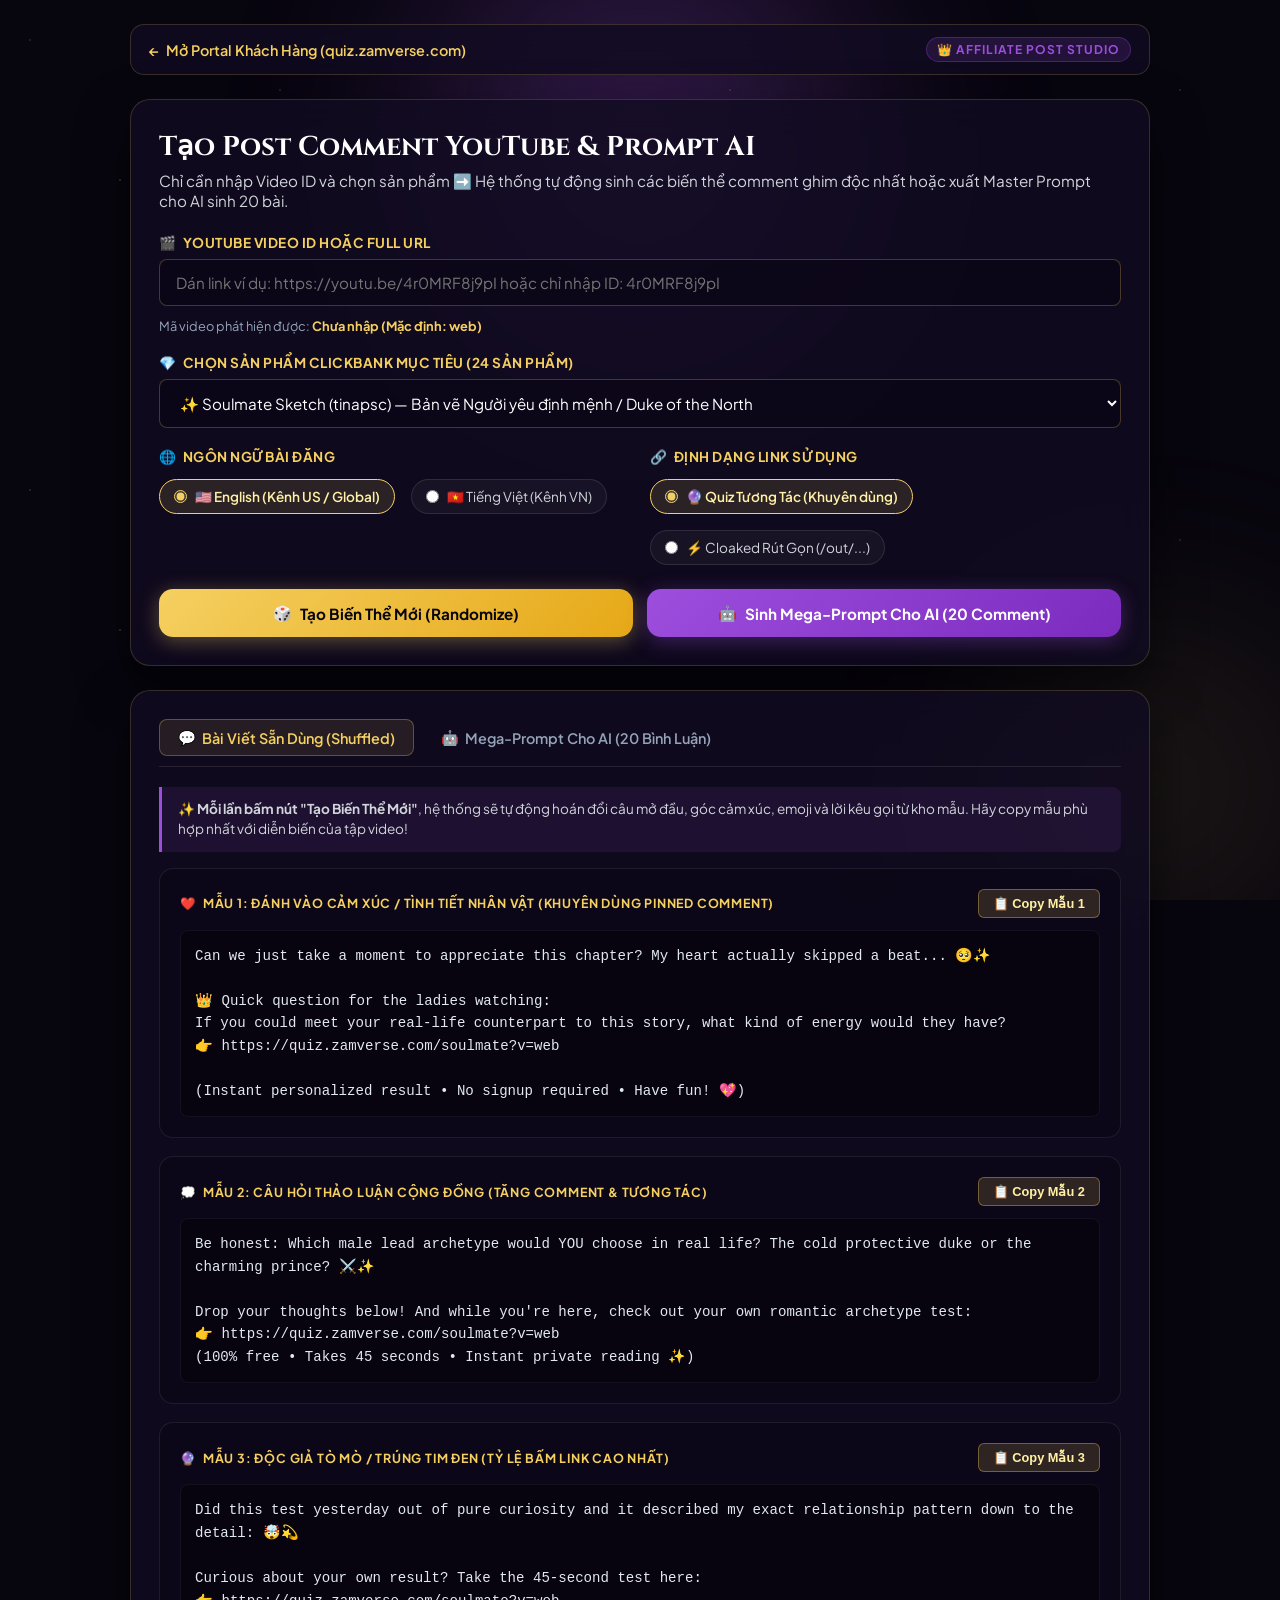
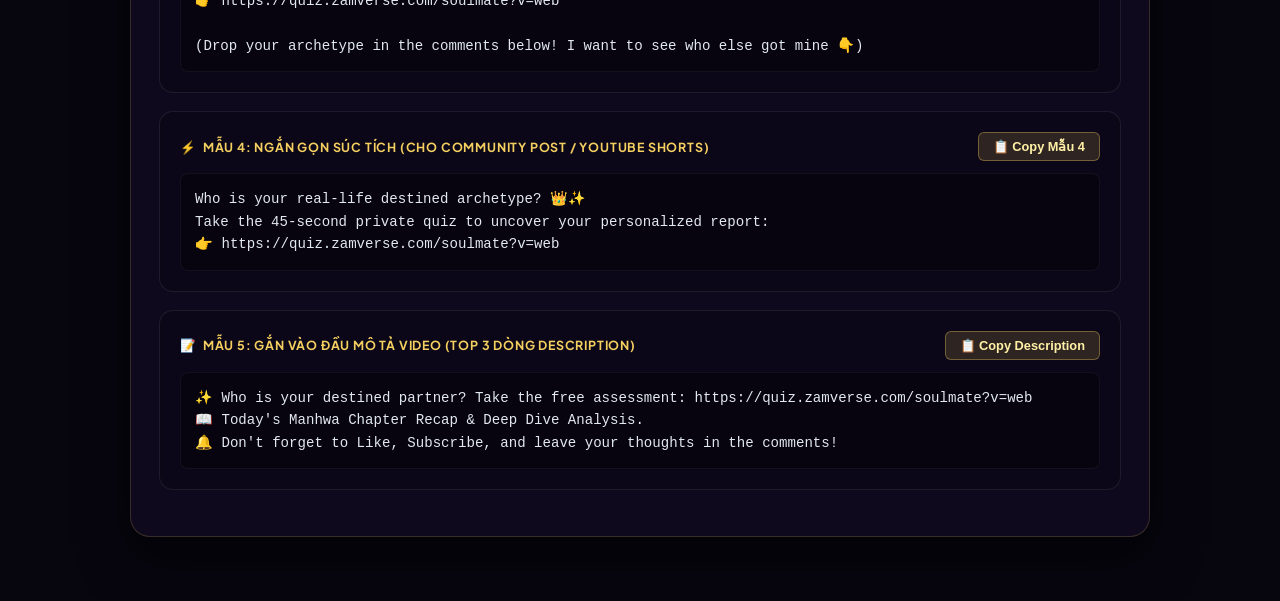
==== admin.html @ e3bbc4eb "feat: add admin studio for randomized YouTube post generation and 20-comment AI mega prompts" ====
<!DOCTYPE html>
<html lang="en">
<head>
  <meta charset="UTF-8">
  <meta name="viewport" content="width=device-width, initial-scale=1.0, maximum-scale=5.0">
  <title>Zamverse Studio | YouTube Affiliate Post & AI Prompt Generator</title>
  
  <meta name="description" content="Generate high-converting YouTube pinned comments, description snippets, and 20-comment AI prompts for female manga channels.">
  <meta name="theme-color" content="#07050e">

  <!-- Google Fonts -->
  <link rel="preconnect" href="https://fonts.googleapis.com">
  <link rel="preconnect" href="https://fonts.gstatic.com" crossorigin>
  <link href="https://fonts.googleapis.com/css2?family=Cinzel:wght@600;700;800&family=Plus+Jakarta+Sans:wght@400;500;600;700;800&display=swap" rel="stylesheet">

  <link rel="stylesheet" href="/style.css">
  <link rel="icon" href="data:image/svg+xml,<svg xmlns='http://www.w3.org/2000/svg' viewBox='0 0 100 100'><text y='.9em' font-size='90'>👑</text></svg>">

  <style>
    /* Admin Specific Styling */
    .admin-container {
      width: 100%;
      max-width: 1020px;
      margin: 0 auto;
      z-index: 1;
      position: relative;
    }

    .admin-nav {
      display: flex;
      justify-content: space-between;
      align-items: center;
      margin-bottom: 24px;
      padding: 12px 18px;
      background: var(--card-bg);
      border: 1px solid var(--card-border);
      border-radius: var(--radius-md);
      backdrop-filter: blur(16px);
    }

    .admin-nav a {
      color: var(--accent-gold);
      text-decoration: none;
      font-size: 0.9rem;
      font-weight: 600;
      display: flex;
      align-items: center;
      gap: 6px;
      transition: var(--transition-smooth);
    }

    .admin-nav a:hover {
      color: var(--accent-gold-light);
      transform: translateX(-2px);
    }

    .admin-title-badge {
      font-size: 0.75rem;
      color: var(--accent-purple);
      background: rgba(157, 78, 221, 0.15);
      border: 1px solid rgba(157, 78, 221, 0.3);
      padding: 4px 10px;
      border-radius: 20px;
      font-weight: 700;
      letter-spacing: 1px;
      text-transform: uppercase;
    }

    .admin-card {
      background: var(--card-bg);
      border: 1px solid var(--card-border);
      border-radius: var(--radius-lg);
      padding: 28px;
      margin-bottom: 24px;
      backdrop-filter: blur(20px);
      box-shadow: 0 20px 50px rgba(0,0,0,0.5);
    }

    .form-grid {
      display: grid;
      grid-template-columns: 1fr 1fr;
      gap: 20px;
    }

    @media (max-width: 768px) {
      .form-grid {
        grid-template-columns: 1fr;
      }
    }

    .form-group {
      display: flex;
      flex-direction: column;
      gap: 8px;
    }

    .form-group.full-width {
      grid-column: 1 / -1;
    }

    .form-label {
      font-size: 0.85rem;
      font-weight: 700;
      color: var(--accent-gold);
      display: flex;
      align-items: center;
      gap: 6px;
      text-transform: uppercase;
      letter-spacing: 0.5px;
    }

    .form-input, .form-select {
      width: 100%;
      padding: 13px 16px;
      background: rgba(10, 7, 22, 0.7);
      border: 1px solid rgba(245, 208, 97, 0.25);
      border-radius: var(--radius-sm);
      color: #ffffff;
      font-family: var(--font-body);
      font-size: 0.95rem;
      transition: var(--transition-smooth);
      outline: none;
    }

    .form-input:focus, .form-select:focus {
      border-color: var(--accent-gold);
      box-shadow: 0 0 16px var(--accent-gold-glow);
      background: rgba(18, 12, 34, 0.95);
    }

    .form-select optgroup {
      background: #0f0a1c;
      color: var(--accent-gold);
      font-weight: 700;
    }

    .form-select option {
      background: #140d26;
      color: #ffffff;
      font-weight: 500;
      padding: 8px;
    }

    .options-row {
      display: flex;
      flex-wrap: wrap;
      gap: 16px;
      margin-top: 6px;
    }

    .radio-pill {
      display: flex;
      align-items: center;
      gap: 8px;
      padding: 8px 14px;
      background: rgba(255, 255, 255, 0.04);
      border: 1px solid rgba(255, 255, 255, 0.1);
      border-radius: 20px;
      cursor: pointer;
      font-size: 0.85rem;
      color: var(--text-secondary);
      transition: var(--transition-smooth);
    }

    .radio-pill:hover {
      border-color: var(--accent-gold);
      color: #ffffff;
    }

    .radio-pill input[type="radio"] {
      accent-color: var(--accent-gold);
      cursor: pointer;
    }

    .radio-pill.active {
      background: rgba(245, 208, 97, 0.12);
      border-color: var(--accent-gold);
      color: var(--accent-gold-light);
      font-weight: 600;
    }

    .action-btn-row {
      display: flex;
      gap: 14px;
      margin-top: 24px;
      flex-wrap: wrap;
    }

    .admin-btn {
      flex: 1;
      min-width: 220px;
      padding: 14px 20px;
      border-radius: var(--radius-md);
      font-family: var(--font-body);
      font-size: 0.95rem;
      font-weight: 700;
      cursor: pointer;
      display: flex;
      align-items: center;
      justify-content: center;
      gap: 8px;
      transition: var(--transition-smooth);
      border: none;
      text-decoration: none;
    }

    .btn-gold {
      background: linear-gradient(135deg, #f5d061 0%, #e6a817 100%);
      color: #07050e;
      box-shadow: 0 4px 20px rgba(245, 208, 97, 0.35);
    }

    .btn-gold:hover {
      transform: translateY(-2px);
      box-shadow: 0 8px 30px rgba(245, 208, 97, 0.55);
    }

    .btn-purple {
      background: linear-gradient(135deg, #9d4edd 0%, #7b2cbf 100%);
      color: #ffffff;
      box-shadow: 0 4px 20px rgba(157, 78, 221, 0.35);
    }

    .btn-purple:hover {
      transform: translateY(-2px);
      box-shadow: 0 8px 30px rgba(157, 78, 221, 0.55);
    }

    /* Output Section */
    .tab-bar {
      display: flex;
      gap: 8px;
      margin-bottom: 20px;
      border-bottom: 1px solid rgba(255, 255, 255, 0.1);
      padding-bottom: 10px;
    }

    .tab-btn {
      padding: 8px 18px;
      background: transparent;
      border: 1px solid transparent;
      border-radius: var(--radius-sm);
      color: var(--text-muted);
      font-family: var(--font-body);
      font-size: 0.9rem;
      font-weight: 600;
      cursor: pointer;
      display: flex;
      align-items: center;
      gap: 6px;
      transition: var(--transition-smooth);
    }

    .tab-btn:hover {
      color: var(--text-primary);
    }

    .tab-btn.active {
      color: var(--accent-gold);
      background: rgba(245, 208, 97, 0.1);
      border-color: rgba(245, 208, 97, 0.3);
    }

    .result-card {
      background: rgba(10, 7, 22, 0.6);
      border: 1px solid rgba(255, 255, 255, 0.08);
      border-radius: var(--radius-md);
      padding: 20px;
      margin-bottom: 18px;
      position: relative;
      transition: var(--transition-smooth);
    }

    .result-card:hover {
      border-color: rgba(245, 208, 97, 0.35);
      background: rgba(14, 10, 30, 0.75);
    }

    .result-header {
      display: flex;
      justify-content: space-between;
      align-items: center;
      margin-bottom: 12px;
    }

    .result-type-tag {
      font-size: 0.78rem;
      font-weight: 700;
      color: var(--accent-gold);
      text-transform: uppercase;
      letter-spacing: 0.8px;
      display: flex;
      align-items: center;
      gap: 6px;
    }

    .copy-btn {
      padding: 6px 14px;
      background: rgba(245, 208, 97, 0.15);
      border: 1px solid rgba(245, 208, 97, 0.35);
      border-radius: 6px;
      color: var(--accent-gold-light);
      font-size: 0.8rem;
      font-weight: 600;
      cursor: pointer;
      display: flex;
      align-items: center;
      gap: 5px;
      transition: var(--transition-smooth);
    }

    .copy-btn:hover {
      background: var(--accent-gold);
      color: #07050e;
    }

    .copy-btn.copied {
      background: var(--accent-emerald);
      border-color: var(--accent-emerald);
      color: #ffffff;
    }

    .result-content {
      background: rgba(0, 0, 0, 0.35);
      border-radius: 8px;
      padding: 14px;
      font-family: 'Courier New', Courier, monospace;
      font-size: 0.88rem;
      line-height: 1.6;
      color: #e2e8f0;
      white-space: pre-wrap;
      word-break: break-word;
      border: 1px solid rgba(255, 255, 255, 0.05);
    }

    .meta-indicator {
      display: flex;
      align-items: center;
      gap: 16px;
      margin-top: 12px;
      font-size: 0.8rem;
      color: var(--text-muted);
    }

    .meta-indicator span {
      display: flex;
      align-items: center;
      gap: 4px;
    }

    .meta-indicator strong {
      color: var(--accent-gold);
    }

    .prompt-box {
      width: 100%;
      height: 380px;
      background: rgba(0, 0, 0, 0.45);
      border: 1px solid rgba(157, 78, 221, 0.35);
      border-radius: var(--radius-md);
      padding: 18px;
      color: #f1f5f9;
      font-family: 'Courier New', Courier, monospace;
      font-size: 0.88rem;
      line-height: 1.6;
      resize: vertical;
      outline: none;
      white-space: pre-wrap;
    }

    .prompt-box:focus {
      border-color: var(--accent-purple);
      box-shadow: 0 0 20px var(--accent-purple-glow);
    }

    .info-callout {
      background: rgba(157, 78, 221, 0.1);
      border-left: 3px solid var(--accent-purple);
      padding: 12px 16px;
      border-radius: 0 var(--radius-sm) var(--radius-sm) 0;
      font-size: 0.85rem;
      color: var(--text-secondary);
      margin-bottom: 16px;
      line-height: 1.5;
    }
  </style>
</head>
<body>

  <!-- Ambient Light Effects -->
  <div class="bg-ambient">
    <div class="glow-orb-1"></div>
    <div class="glow-orb-2"></div>
    <div class="stars-overlay"></div>
  </div>

  <main class="admin-container">

    <!-- Top Navigation -->
    <nav class="admin-nav">
      <a href="/" target="_blank">
        <span>←</span>
        <span>Mở Portal Khách Hàng (quiz.zamverse.com)</span>
      </a>
      <div class="admin-title-badge">👑 Affiliate Post Studio</div>
    </nav>

    <!-- Main Generator Card -->
    <section class="admin-card">
      <header style="margin-bottom: 24px;">
        <h1 style="font-family: var(--font-royal); font-size: 1.7rem; color: #fff; margin-bottom: 6px;">
          Tạo Post Comment YouTube & Prompt AI
        </h1>
        <p style="color: var(--text-secondary); font-size: 0.95rem;">
          Chỉ cần nhập Video ID và chọn sản phẩm ➡️ Hệ thống tự động sinh các biến thể comment ghim độc nhất hoặc xuất Master Prompt cho AI sinh 20 bài.
        </p>
      </header>

      <form id="generatorForm" onsubmit="event.preventDefault(); generateOutputs();">
        <div class="form-grid">

          <!-- Video ID Input -->
          <div class="form-group full-width">
            <label class="form-label" for="videoInput">
              <span>🎬</span>
              <span>YouTube Video ID hoặc Full URL</span>
            </label>
            <input type="text" 
                   id="videoInput" 
                   class="form-input" 
                   placeholder="Dán link ví dụ: https://youtu.be/4r0MRF8j9pI hoặc chỉ nhập ID: 4r0MRF8j9pI"
                   value=""
                   oninput="onVideoInputChanged(this.value)">
            <div style="font-size: 0.8rem; color: var(--text-muted); margin-top: 4px;">
              Mã video phát hiện được: <strong id="detectedVidDisplay" style="color: var(--accent-gold);">Chưa nhập (Mặc định: web)</strong>
            </div>
          </div>

          <!-- Product Selector -->
          <div class="form-group full-width">
            <label class="form-label" for="productSelect">
              <span>💎</span>
              <span>Chọn Sản Phẩm ClickBank Mục Tiêu (24 Sản Phẩm)</span>
            </label>
            <select id="productSelect" class="form-select" onchange="generateOutputs()">
              <optgroup label="💖 NHÓM 1: ROMANCE, DATING & TÂM LÝ PHÁI MẠNH">
                <option value="soulmate" selected>✨ Soulmate Sketch (tinapsc) — Bản vẽ Người yêu định mệnh / Duke of the North</option>
                <option value="love-secret">👑 His Secret Obsession (hissecret) — Bản năng người hùng (Hero Instinct)</option>
                <option value="devotion">💌 The Devotion System (amynorth) — Nghệ thuật nhắn tin (Text Chemistry)</option>
                <option value="ex-factor">💔 The Ex Factor Guide (brbrowning) — Kịch bản hàn gắn người yêu cũ</option>
              </optgroup>
              <optgroup label="🔮 NHÓM 2: ĐỊNH MỆNH, THẦN SỐ HỌC, CHIÊM TINH & TAROT">
                <option value="numerology">🔢 Numerologist (numerology) — Thần số học & Con số linh hồn bí mật</option>
                <option value="astrology">🪐 Astrology Reading (astroread) — Bản đồ sao cá nhân & Cung hoàng đạo</option>
                <option value="aura">✨ Aura Manifestation (auraread) — Giải mã hào quang quyến rũ</option>
                <option value="mind-movies">🎬 Mind Movies 4.0 (mindmovies) — Cài đặt tiềm thức & Luật hấp dẫn</option>
              </optgroup>
              <optgroup label="👑 NHÓM 3: CINDERELLA GLOW-UP & THẢI ĐỘC DÁNG ĐẸP">
                <option value="coffee-ritual">☕ Java Burn (javaburn) — Mẹo cà phê sáng 10 giây đốt mỡ</option>
                <option value="tea-burn">🍵 Tea Burn (teaburn) — Trà thảo mộc hoàng gia tiêu mỡ eo</option>
                <option value="belly-juice">🌿 Ikaria Lean Belly Juice (lbjuice) — Nước ép Địa Trung Hải phẳng bụng</option>
                <option value="lean-biome">🌸 LeanBiome for Women (leanbiome) — Men vi sinh vóc dáng tiểu thư</option>
                <option value="mitolyn">⚡ Mitolyn Metabolic (mitolyn) — Tái tạo ty thể & Đốt mỡ thanh xuân</option>
                <option value="liv-pure">💧 Liv Pure Detox (livpure) — Thanh lọc gan & Da dẻ sáng hồng</option>
                <option value="alpilean">🏔️ Alpilean Ice Hack (alpilean) — Mẹo thân nhiệt vùng núi Alps</option>
                <option value="prodentim">🦷 ProDentim (prodentim) — Men vi sinh nụ cười tỏa nắng nữ chính</option>
                <option value="beauty-sleep">🌙 Revive Daily (revive) — Giấc ngủ làm đẹp & Hormone trẻ hóa</option>
                <option value="gut-vita">🍃 Gut Vita (gutvita) — Thảo dược tiêu hóa êm dịu, hết chướng bụng</option>
              </optgroup>
              <optgroup label="⚡ NHÓM 4: SÓNG NÃO QUÝ TỘC, FOCUS & NỮ CƯỜNG">
                <option value="brainwave">⚡ Billionaire Brain Wave (attractbr) — Sóng não Theta 7 phút mở 'Hệ thống'</option>
                <option value="wealth-dna">🧬 Wealth DNA Code (wealthdna) — Kích hoạt rung động luân xa tài lộc</option>
                <option value="neuro-zoom">🧠 NeuroZoom (neurozoom) — Trí tuệ minh mẫn 35-trong-1, tăng INT</option>
                <option value="cortexi">👂 Cortexi (cortexi) — Minh mẫn tinh thần & Thính lực sắc sảo</option>
                <option value="audisoothe">🌿 AudiSoothe (audifort) — Xoa dịu thần kinh, tĩnh lặng tâm trí</option>
                <option value="zeneara">🌸 Zeneara (zeneara) — Cân bằng phong thái điềm đạm quý cô</option>
              </optgroup>
            </select>
          </div>

          <!-- Language Selector -->
          <div class="form-group">
            <label class="form-label">
              <span>🌐</span>
              <span>Ngôn Ngữ Bài Đăng</span>
            </label>
            <div class="options-row">
              <label class="radio-pill active" id="langEnLabel">
                <input type="radio" name="lang" value="en" checked onchange="toggleLang('en')">
                <span>🇺🇸 English (Kênh US / Global)</span>
              </label>
              <label class="radio-pill" id="langViLabel">
                <input type="radio" name="lang" value="vi" onchange="toggleLang('vi')">
                <span>🇻🇳 Tiếng Việt (Kênh VN)</span>
              </label>
            </div>
          </div>

          <!-- Link Style -->
          <div class="form-group">
            <label class="form-label">
              <span>🔗</span>
              <span>Định Dạng Link Sử Dụng</span>
            </label>
            <div class="options-row">
              <label class="radio-pill active" id="modeQuizLabel">
                <input type="radio" name="linkMode" value="quiz" checked onchange="toggleLinkMode('quiz')">
                <span>🔮 Quiz Tương Tác (Khuyên dùng)</span>
              </label>
              <label class="radio-pill" id="modeDirectLabel">
                <input type="radio" name="linkMode" value="direct" onchange="toggleLinkMode('direct')">
                <span>⚡ Cloaked Rút Gọn (/out/...)</span>
              </label>
            </div>
          </div>

        </div>

        <!-- Buttons Row -->
        <div class="action-btn-row">
          <button type="button" class="admin-btn btn-gold" onclick="randomizeVariants()">
            <span>🎲</span>
            <span>Tạo Biến Thể Mới (Randomize)</span>
          </button>
          <button type="button" class="admin-btn btn-purple" onclick="switchToAiTab()">
            <span>🤖</span>
            <span>Sinh Mega-Prompt Cho AI (20 Comment)</span>
          </button>
        </div>
      </form>
    </section>

    <!-- Output Section -->
    <section class="admin-card" id="outputSection">

      <!-- Tabs -->
      <div class="tab-bar">
        <button type="button" class="tab-btn active" id="tabReadyBtn" onclick="switchTab('ready')">
          <span>💬</span>
          <span>Bài Viết Sẵn Dùng (Shuffled)</span>
        </button>
        <button type="button" class="tab-btn" id="tabAiBtn" onclick="switchTab('ai')">
          <span>🤖</span>
          <span>Mega-Prompt Cho AI (20 Bình Luận)</span>
        </button>
      </div>

      <!-- Tab 1: Ready-to-use Randomized Posts -->
      <div id="readyPostsTab">
        
        <div class="info-callout">
          ✨ <strong>Mỗi lần bấm nút "Tạo Biến Thể Mới"</strong>, hệ thống sẽ tự động hoán đổi câu mở đầu, góc cảm xúc, emoji và lời kêu gọi từ kho mẫu. Hãy copy mẫu phù hợp nhất với diễn biến của tập video!
        </div>

        <!-- Card 1: Emotional Hook -->
        <div class="result-card">
          <div class="result-header">
            <div class="result-type-tag">
              <span>❤️</span>
              <span>Mẫu 1: Đánh Vào Cảm Xúc / Tình Tiết Nhân Vật (Khuyên Dùng Pinned Comment)</span>
            </div>
            <button class="copy-btn" onclick="copyResultText(this, 'res1')">📋 Copy Mẫu 1</button>
          </div>
          <div class="result-content" id="res1"></div>
        </div>

        <!-- Card 2: Community Debate -->
        <div class="result-card">
          <div class="result-header">
            <div class="result-type-tag">
              <span>💭</span>
              <span>Mẫu 2: Câu Hỏi Thảo Luận Cộng Đồng (Tăng Comment & Tương Tác)</span>
            </div>
            <button class="copy-btn" onclick="copyResultText(this, 'res2')">📋 Copy Mẫu 2</button>
          </div>
          <div class="result-content" id="res2"></div>
        </div>

        <!-- Card 3: Curiosity / Shocking Accuracy -->
        <div class="result-card">
          <div class="result-header">
            <div class="result-type-tag">
              <span>🔮</span>
              <span>Mẫu 3: Độc Giả Tò Mò / Trúng Tim Đen (Tỷ Lệ Bấm Link Cao Nhất)</span>
            </div>
            <button class="copy-btn" onclick="copyResultText(this, 'res3')">📋 Copy Mẫu 3</button>
          </div>
          <div class="result-content" id="res3"></div>
        </div>

        <!-- Card 4: Short & Punchy -->
        <div class="result-card">
          <div class="result-header">
            <div class="result-type-tag">
              <span>⚡</span>
              <span>Mẫu 4: Ngắn Gọn Súc Tích (Cho Community Post / YouTube Shorts)</span>
            </div>
            <button class="copy-btn" onclick="copyResultText(this, 'res4')">📋 Copy Mẫu 4</button>
          </div>
          <div class="result-content" id="res4"></div>
        </div>

        <!-- Card 5: Top 3 Lines Description -->
        <div class="result-card">
          <div class="result-header">
            <div class="result-type-tag">
              <span>📝</span>
              <span>Mẫu 5: Gắn Vào Đầu Mô Tả Video (Top 3 Dòng Description)</span>
            </div>
            <button class="copy-btn" onclick="copyResultText(this, 'res5')">📋 Copy Description</button>
          </div>
          <div class="result-content" id="res5"></div>
        </div>

      </div>

      <!-- Tab 2: Master AI Mega-Prompt -->
      <div id="aiPromptTab" style="display: none;">
        <div class="info-callout">
          💡 <strong>Hướng dẫn:</strong> Bấm nút <strong>"Copy Master Prompt"</strong> bên dưới ➡️ Dán thẳng vào <strong>ChatGPT, Claude 3.5 Sonnet hoặc Gemini</strong> ➡️ AI sẽ tự động sinh ngay <strong>20 bài comment YouTube độc nhất vô nhị</strong> chia theo 5 sắc thái khác nhau, đã chèn sẵn link và mã video chính xác!
        </div>

        <div style="display: flex; justify-content: flex-end; margin-bottom: 12px;">
          <button class="copy-btn" style="padding: 10px 20px; font-size: 0.95rem;" onclick="copyAiPrompt(this)">
            📋 Copy Master Prompt Cho AI (20 Comment)
          </button>
        </div>

        <textarea class="prompt-box" id="aiPromptOutput" readonly></textarea>
      </div>

    </section>

  </main>

  <script src="/admin.js"></script>
</body>
</html>
---- style.css ----
/* ==========================================================================
   zam-affi-quiz: High-Converting Royal Manhwa Aesthetic & Funnel System
   ========================================================================== */

:root {
  --bg-primary: #07050e;
  --bg-secondary: #0f0a1c;
  --card-bg: rgba(18, 12, 34, 0.82);
  --card-border: rgba(245, 208, 97, 0.18);
  --card-hover-border: rgba(245, 208, 97, 0.6);

  --accent-gold: #f5d061;
  --accent-gold-light: #fff0a6;
  --accent-gold-glow: rgba(245, 208, 97, 0.35);
  --accent-purple: #9d4edd;
  --accent-purple-glow: rgba(157, 78, 221, 0.45);
  --accent-rose: #ff758f;
  --accent-emerald: #10b981;

  --text-primary: #ffffff;
  --text-secondary: #d1d5db;
  --text-muted: #94a3b8;

  --font-royal: 'Cinzel', serif;
  --font-body: 'Plus Jakarta Sans', -apple-system, BlinkMacSystemFont, sans-serif;
  --radius-xl: 28px;
  --radius-lg: 20px;
  --radius-md: 14px;
  --radius-sm: 8px;

  --transition-smooth: all 0.3s cubic-bezier(0.16, 1, 0.3, 1);
}

/* Base Reset */
*, *::before, *::after {
  box-sizing: border-box;
  margin: 0;
  padding: 0;
}

body {
  font-family: var(--font-body);
  background-color: var(--bg-primary);
  color: var(--text-primary);
  min-height: 100vh;
  display: flex;
  flex-direction: column;
  align-items: center;
  justify-content: flex-start;
  position: relative;
  overflow-x: hidden;
  padding: 24px 16px 40px;
  -webkit-font-smoothing: antialiased;
}

/* Background Ambient Glows */
.bg-ambient {
  position: fixed;
  top: 0;
  left: 0;
  width: 100vw;
  height: 100vh;
  pointer-events: none;
  z-index: 0;
  overflow: hidden;
}

.glow-orb-1 {
  position: absolute;
  top: -20%;
  left: 50%;
  transform: translateX(-50%);
  width: 650px;
  height: 650px;
  background: radial-gradient(circle, var(--accent-purple-glow) 0%, rgba(7, 5, 14, 0) 70%);
  filter: blur(90px);
  opacity: 0.85;
}

.glow-orb-2 {
  position: absolute;
  bottom: -15%;
  right: -10%;
  width: 500px;
  height: 500px;
  background: radial-gradient(circle, var(--accent-gold-glow) 0%, rgba(7, 5, 14, 0) 70%);
  filter: blur(100px);
  opacity: 0.4;
}

.stars-overlay {
  position: fixed;
  top: 0;
  left: 0;
  width: 100%;
  height: 100%;
  background-image: radial-gradient(1px 1px at 30px 40px, #ffffff, rgba(0,0,0,0)),
                    radial-gradient(1.5px 1.5px at 120px 180px, #f5d061, rgba(0,0,0,0)),
                    radial-gradient(1px 1px at 280px 90px, #ffffff, rgba(0,0,0,0)),
                    radial-gradient(2px 2px at 420px 320px, #c084fc, rgba(0,0,0,0));
  background-repeat: repeat;
  background-size: 450px 450px;
  opacity: 0.35;
  pointer-events: none;
  z-index: 0;
}

/* Container */
.quiz-container {
  width: 100%;
  max-width: 660px;
  position: relative;
  z-index: 10;
  display: flex;
  flex-direction: column;
}

/* Brand Header */
.brand-header {
  text-align: center;
  margin-bottom: 24px;
}

.brand-badge {
  display: inline-flex;
  align-items: center;
  gap: 8px;
  padding: 6px 18px;
  border-radius: 999px;
  background: rgba(245, 208, 97, 0.08);
  border: 1px solid rgba(245, 208, 97, 0.3);
  font-size: 13px;
  font-weight: 700;
  color: var(--accent-gold);
  letter-spacing: 0.75px;
  text-transform: uppercase;
  margin-bottom: 14px;
  box-shadow: 0 4px 20px rgba(0, 0, 0, 0.4);
}

.brand-title {
  font-family: var(--font-royal);
  font-size: clamp(26px, 5.5vw, 38px);
  font-weight: 700;
  line-height: 1.25;
  letter-spacing: -0.5px;
  color: #fff;
  margin-bottom: 10px;
  text-shadow: 0 2px 12px rgba(0, 0, 0, 0.6);
}

.brand-title span.highlight {
  background: linear-gradient(135deg, #ffffff 15%, var(--accent-gold) 85%);
  -webkit-background-clip: text;
  -webkit-text-fill-color: transparent;
}

.brand-subtitle {
  font-size: clamp(14px, 2.5vw, 16px);
  color: var(--text-secondary);
  line-height: 1.55;
  max-width: 540px;
  margin: 0 auto;
}

.brand-meta {
  display: flex;
  align-items: center;
  justify-content: center;
  gap: 14px;
  margin-top: 12px;
  font-size: 12px;
  font-weight: 500;
  color: var(--text-muted);
}

/* Quiz Card Shell */
.quiz-card {
  background: var(--card-bg);
  border: 1px solid var(--card-border);
  backdrop-filter: blur(28px);
  -webkit-backdrop-filter: blur(28px);
  border-radius: var(--radius-xl);
  padding: clamp(24px, 5vw, 38px);
  box-shadow: 0 25px 60px -15px rgba(0, 0, 0, 0.75),
              0 0 0 1px rgba(255, 255, 255, 0.05) inset;
  position: relative;
  overflow: hidden;
  transition: var(--transition-smooth);
}

/* Progress Bar */
.progress-section {
  margin-bottom: 26px;
}

.progress-header {
  display: flex;
  justify-content: space-between;
  align-items: center;
  font-size: 12px;
  font-weight: 700;
  color: var(--accent-gold);
  text-transform: uppercase;
  letter-spacing: 0.5px;
  margin-bottom: 8px;
}

.progress-bar-bg {
  width: 100%;
  height: 8px;
  background: rgba(255, 255, 255, 0.08);
  border-radius: 999px;
  overflow: hidden;
}

.progress-bar-fill {
  height: 100%;
  width: 25%;
  background: linear-gradient(90deg, var(--accent-purple), var(--accent-gold));
  border-radius: 999px;
  box-shadow: 0 0 14px var(--accent-gold-glow);
  transition: width 0.4s cubic-bezier(0.4, 0, 0.2, 1);
}

/* Question Area */
.question-container {
  animation: fadeIn 0.35s ease-out;
}

.question-text {
  font-family: var(--font-royal);
  font-size: clamp(20px, 4vw, 25px);
  font-weight: 700;
  line-height: 1.35;
  color: #ffffff;
  margin-bottom: 22px;
}

/* Options */
.options-grid {
  display: flex;
  flex-direction: column;
  gap: 12px;
}

.option-btn {
  background: rgba(255, 255, 255, 0.03);
  border: 1px solid rgba(255, 255, 255, 0.1);
  border-radius: var(--radius-md);
  padding: 16px 18px;
  display: flex;
  align-items: center;
  gap: 14px;
  color: #fff;
  font-family: var(--font-body);
  cursor: pointer;
  outline: none;
  transition: var(--transition-smooth);
  text-align: left;
  position: relative;
  overflow: hidden;
}

.option-badge {
  width: 32px;
  height: 32px;
  border-radius: 50%;
  background: rgba(255, 255, 255, 0.06);
  border: 1px solid rgba(255, 255, 255, 0.15);
  display: flex;
  align-items: center;
  justify-content: center;
  font-family: var(--font-royal);
  font-weight: 700;
  font-size: 13px;
  color: var(--accent-gold);
  flex-shrink: 0;
  transition: var(--transition-smooth);
}

.option-content {
  flex: 1;
}

.option-title {
  font-size: clamp(14px, 2.5vw, 15px);
  font-weight: 600;
  line-height: 1.4;
  color: #ffffff;
  margin-bottom: 3px;
}

.option-sub {
  font-size: 12px;
  color: var(--text-muted);
  line-height: 1.35;
}

.option-btn:hover {
  background: rgba(245, 208, 97, 0.06);
  border-color: var(--card-hover-border);
  transform: translateY(-2px);
  box-shadow: 0 8px 24px -4px rgba(0, 0, 0, 0.4);
}

.option-btn:hover .option-badge {
  background: var(--accent-gold);
  color: #1a1200;
  box-shadow: 0 0 12px var(--accent-gold-glow);
}

.option-btn:active {
  transform: scale(0.98);
}

/* ==========================================================================
   SCANNING / CALIBRATING STATE (ASTROLOGICAL SCANNER)
   ========================================================================== */

.calculating-view {
  text-align: center;
  padding: 36px 12px;
  animation: fadeIn 0.4s ease-out;
}

.scanner-ring-container {
  width: 110px;
  height: 110px;
  margin: 0 auto 28px;
  position: relative;
  display: flex;
  align-items: center;
  justify-content: center;
}

.scanner-ring {
  position: absolute;
  width: 100%;
  height: 100%;
  border-radius: 50%;
  border: 2px dashed var(--accent-gold);
  animation: rotate-slow 12s infinite linear;
}

.scanner-core {
  width: 76px;
  height: 76px;
  border-radius: 50%;
  background: radial-gradient(circle, var(--accent-gold) 0%, var(--accent-purple) 70%);
  display: flex;
  align-items: center;
  justify-content: center;
  box-shadow: 0 0 35px var(--accent-purple-glow);
  font-size: 32px;
  animation: pulse-ring 2s infinite ease-in-out;
}

@keyframes rotate-slow {
  from { transform: rotate(0deg); }
  to { transform: rotate(360deg); }
}

@keyframes pulse-ring {
  0%, 100% { transform: scale(1); }
  50% { transform: scale(1.08); }
}

.calculating-title {
  font-family: var(--font-royal);
  font-size: 22px;
  font-weight: 700;
  margin-bottom: 8px;
  color: #fff;
}

.calculating-status {
  font-size: 14px;
  color: var(--accent-gold);
  min-height: 24px;
  font-weight: 600;
  margin-bottom: 20px;
}

.calculating-percent {
  font-size: 34px;
  font-weight: 800;
  font-family: var(--font-royal);
  color: #ffffff;
}

/* ==========================================================================
   RESULT SCREEN — ROYAL ARCHETYPE TAROT & CONVERSION CARD
   ========================================================================== */

.result-view {
  animation: fadeIn 0.5s ease-out;
}

/* Tarot Header Badge */
.tarot-badge-row {
  display: flex;
  justify-content: space-between;
  align-items: center;
  padding-bottom: 14px;
  margin-bottom: 20px;
  border-bottom: 1px solid rgba(255, 255, 255, 0.1);
}

.tarot-number {
  font-family: var(--font-royal);
  font-size: 12px;
  font-weight: 700;
  letter-spacing: 1px;
  color: var(--accent-gold);
}

.tarot-match {
  background: rgba(16, 185, 129, 0.15);
  border: 1px solid rgba(16, 185, 129, 0.4);
  color: #34d399;
  font-size: 11px;
  font-weight: 700;
  padding: 4px 12px;
  border-radius: 999px;
  letter-spacing: 0.5px;
  text-transform: uppercase;
}

.tarot-card-title {
  font-family: var(--font-royal);
  font-size: clamp(24px, 5vw, 32px);
  font-weight: 700;
  line-height: 1.25;
  color: #ffffff;
  text-align: center;
  margin-bottom: 6px;
}

.tarot-card-subtitle {
  text-align: center;
  font-size: 14px;
  color: var(--accent-gold);
  font-style: italic;
  margin-bottom: 22px;
}

/* Cold Reading Box (Đoán trúng tim đen) */
.cold-reading-box {
  background: rgba(255, 255, 255, 0.04);
  border: 1px solid rgba(245, 208, 97, 0.25);
  border-left: 4px solid var(--accent-gold);
  border-radius: var(--radius-md);
  padding: 18px 20px;
  margin-bottom: 22px;
  position: relative;
}

.cold-reading-label {
  font-family: var(--font-royal);
  font-size: 11px;
  font-weight: 700;
  color: var(--accent-gold);
  text-transform: uppercase;
  letter-spacing: 1px;
  margin-bottom: 8px;
}

.cold-reading-text {
  font-size: clamp(14px, 2.5vw, 15px);
  color: #e2e8f0;
  line-height: 1.7;
}

/* Trait Matrix */
.trait-grid {
  display: grid;
  grid-template-columns: repeat(3, 1fr);
  gap: 10px;
  margin-bottom: 22px;
}

.trait-item {
  background: rgba(0, 0, 0, 0.35);
  border: 1px solid rgba(255, 255, 255, 0.08);
  border-radius: var(--radius-sm);
  padding: 12px 10px;
  text-align: center;
}

.trait-label {
  font-size: 11px;
  color: var(--text-muted);
  text-transform: uppercase;
  margin-bottom: 4px;
}

.trait-value {
  font-size: 13px;
  font-weight: 700;
  color: #fff;
}

/* Urgency Banner */
.urgency-banner {
  background: rgba(157, 78, 221, 0.15);
  border: 1px dashed rgba(157, 78, 221, 0.5);
  border-radius: var(--radius-md);
  padding: 12px 16px;
  font-size: 12px;
  color: #e9d5ff;
  line-height: 1.5;
  margin-bottom: 24px;
  display: flex;
  align-items: center;
  gap: 10px;
}

/* Big Gold CTA Button */
.cta-button-container {
  display: flex;
  flex-direction: column;
  align-items: center;
  gap: 10px;
  margin-bottom: 28px;
}

.cta-button {
  width: 100%;
  padding: 18px 22px;
  border-radius: var(--radius-md);
  border: none;
  background: linear-gradient(135deg, #f5d061 0%, #e5b93b 50%, #d4981f 100%);
  color: #1a1200;
  font-family: var(--font-royal);
  font-size: clamp(16px, 3.2vw, 18px);
  font-weight: 800;
  letter-spacing: 0.5px;
  cursor: pointer;
  box-shadow: 0 12px 35px -5px rgba(245, 208, 97, 0.55),
              0 0 0 1px rgba(255, 255, 255, 0.4) inset;
  transition: var(--transition-smooth);
  display: flex;
  align-items: center;
  justify-content: center;
  gap: 10px;
  text-decoration: none;
  text-align: center;
  position: relative;
  overflow: hidden;
}

.cta-button::after {
  content: '';
  position: absolute;
  top: 0;
  left: -100%;
  width: 100%;
  height: 100%;
  background: linear-gradient(90deg, transparent, rgba(255,255,255,0.45), transparent);
  animation: shine 3s infinite;
}

@keyframes shine {
  0% { left: -100%; }
  25% { left: 100%; }
  100% { left: 100%; }
}

.cta-button:hover {
  transform: translateY(-3px) scale(1.02);
  box-shadow: 0 18px 45px -5px rgba(245, 208, 97, 0.75);
}

.cta-button:active {
  transform: translateY(0) scale(0.99);
}

.cta-subtext {
  font-size: 12px;
  color: var(--text-muted);
  text-align: center;
}

/* Testimonials / Social Proof */
.testimonials-section {
  border-top: 1px solid rgba(255, 255, 255, 0.08);
  padding-top: 20px;
}

.testimonials-title {
  font-size: 11px;
  color: var(--text-muted);
  text-transform: uppercase;
  letter-spacing: 1px;
  text-align: center;
  margin-bottom: 14px;
}

.testimonial-cards {
  display: flex;
  flex-direction: column;
  gap: 10px;
}

.testimonial-card {
  background: rgba(255, 255, 255, 0.02);
  border: 1px solid rgba(255, 255, 255, 0.06);
  border-radius: var(--radius-sm);
  padding: 12px 14px;
}

.testimonial-quote {
  font-size: 12px;
  color: var(--text-secondary);
  line-height: 1.5;
  font-style: italic;
  margin-bottom: 6px;
}

.testimonial-author {
  font-size: 11px;
  font-weight: 700;
  color: var(--accent-gold);
}

/* ==========================================================================
   PORTAL / DIRECTORY VIEW (FOR ROOT HOMEPAGE VISITORS)
   ========================================================================== */

.portal-view {
  animation: fadeIn 0.4s ease-out;
}

.portal-grid {
  display: grid;
  grid-template-columns: repeat(2, 1fr);
  gap: 14px;
  margin-top: 8px;
}

.portal-card {
  background: rgba(255, 255, 255, 0.03);
  border: 1px solid rgba(255, 255, 255, 0.1);
  border-radius: var(--radius-lg);
  padding: 22px 18px;
  cursor: pointer;
  transition: var(--transition-smooth);
  display: flex;
  flex-direction: column;
  justify-content: space-between;
  text-decoration: none;
  color: inherit;
}

.portal-card:hover {
  background: rgba(245, 208, 97, 0.06);
  border-color: var(--card-hover-border);
  transform: translateY(-4px);
  box-shadow: 0 12px 30px rgba(0, 0, 0, 0.5);
}

.portal-card-icon {
  font-size: 32px;
  margin-bottom: 12px;
}

.portal-card-tag {
  font-size: 10px;
  font-weight: 700;
  color: var(--accent-gold);
  text-transform: uppercase;
  letter-spacing: 0.5px;
  margin-bottom: 6px;
}

.portal-card-title {
  font-family: var(--font-royal);
  font-size: 16px;
  font-weight: 700;
  line-height: 1.35;
  color: #fff;
  margin-bottom: 8px;
}

.portal-card-sub {
  font-size: 12px;
  color: var(--text-muted);
  line-height: 1.4;
  margin-bottom: 14px;
}

.portal-card-cta {
  font-size: 12px;
  font-weight: 700;
  color: var(--accent-gold);
  display: flex;
  align-items: center;
  gap: 4px;
}

/* Legal Footer */
.legal-footer {
  margin-top: 28px;
  font-size: 11px;
  color: rgba(255, 255, 255, 0.35);
  text-align: center;
  line-height: 1.6;
}

/* Animations */
@keyframes fadeIn {
  from { opacity: 0; transform: translateY(8px); }
  to { opacity: 1; transform: translateY(0); }
}

/* Mobile Adjustments */
@media (max-width: 540px) {
  body { padding: 16px 12px; }
  .quiz-card { padding: 22px 18px; }
  .trait-grid { grid-template-columns: 1fr; gap: 8px; }
  .portal-grid { grid-template-columns: 1fr; gap: 12px; }
}
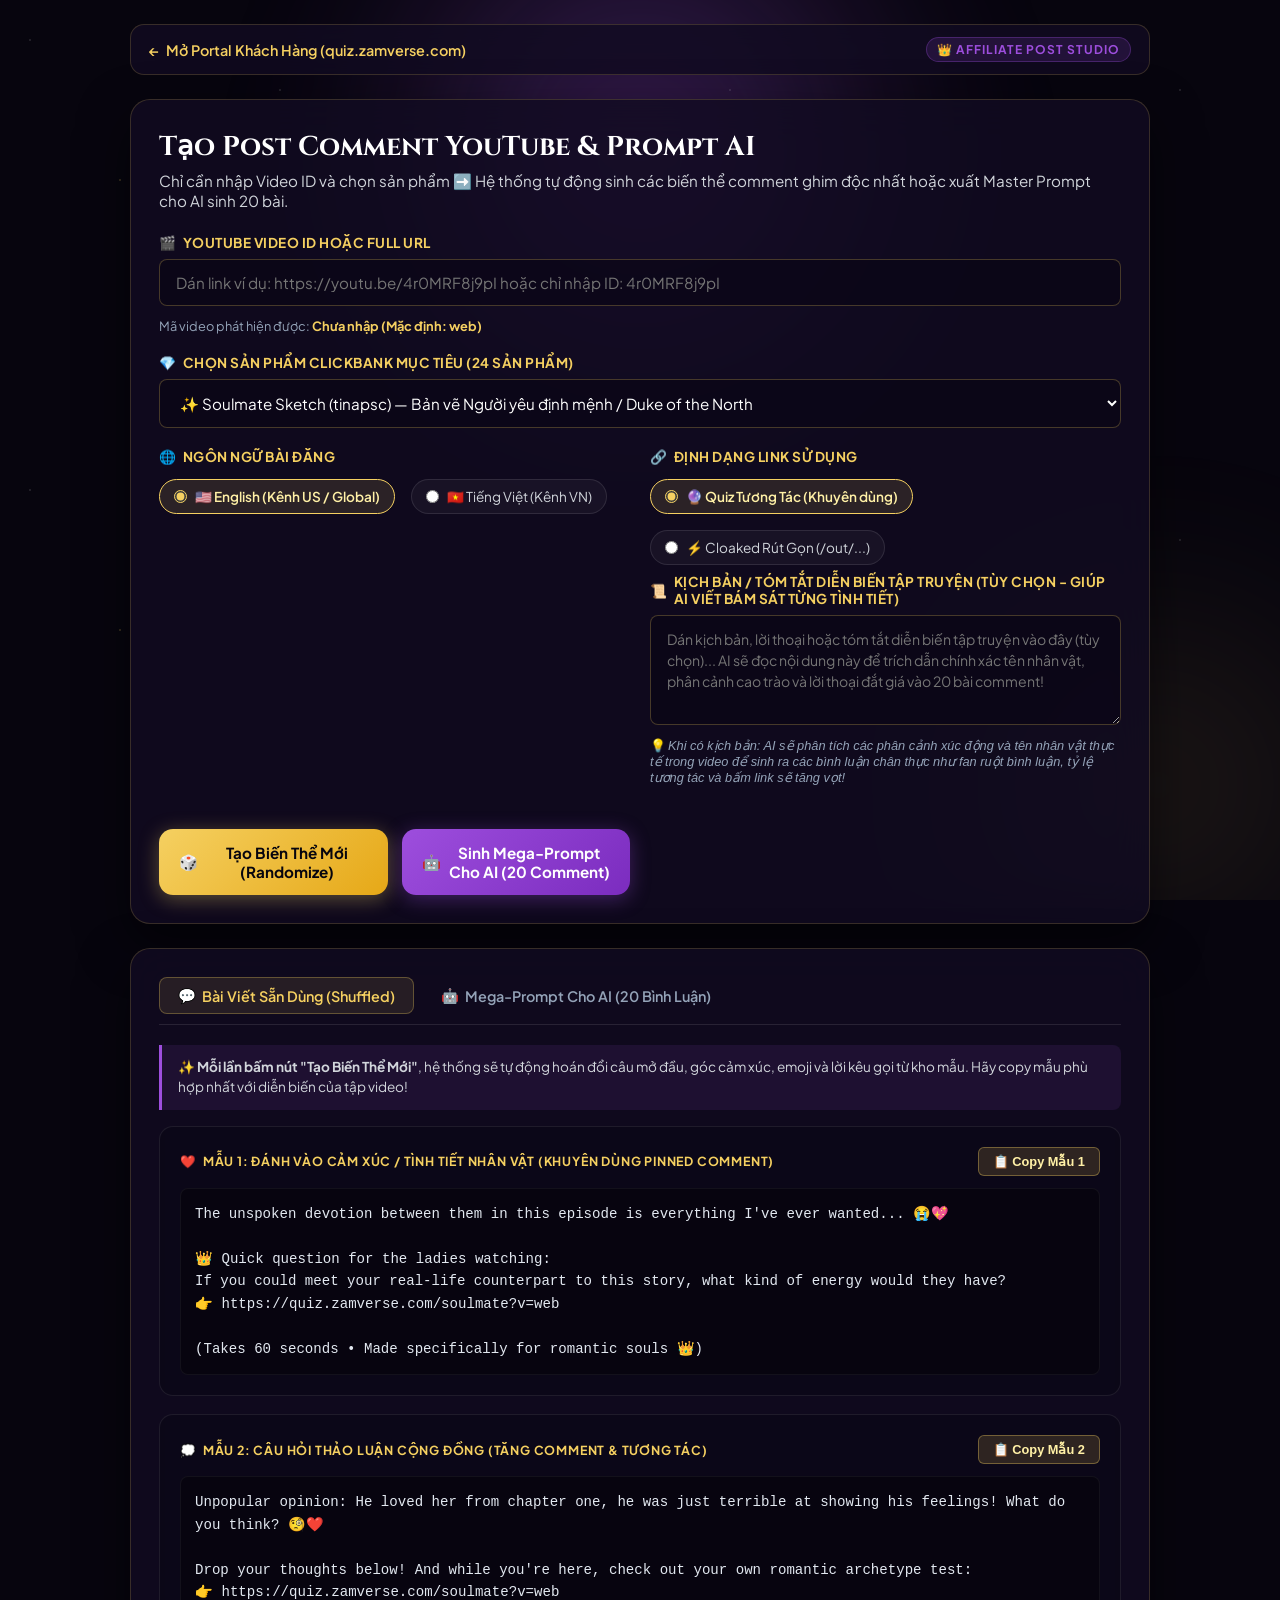
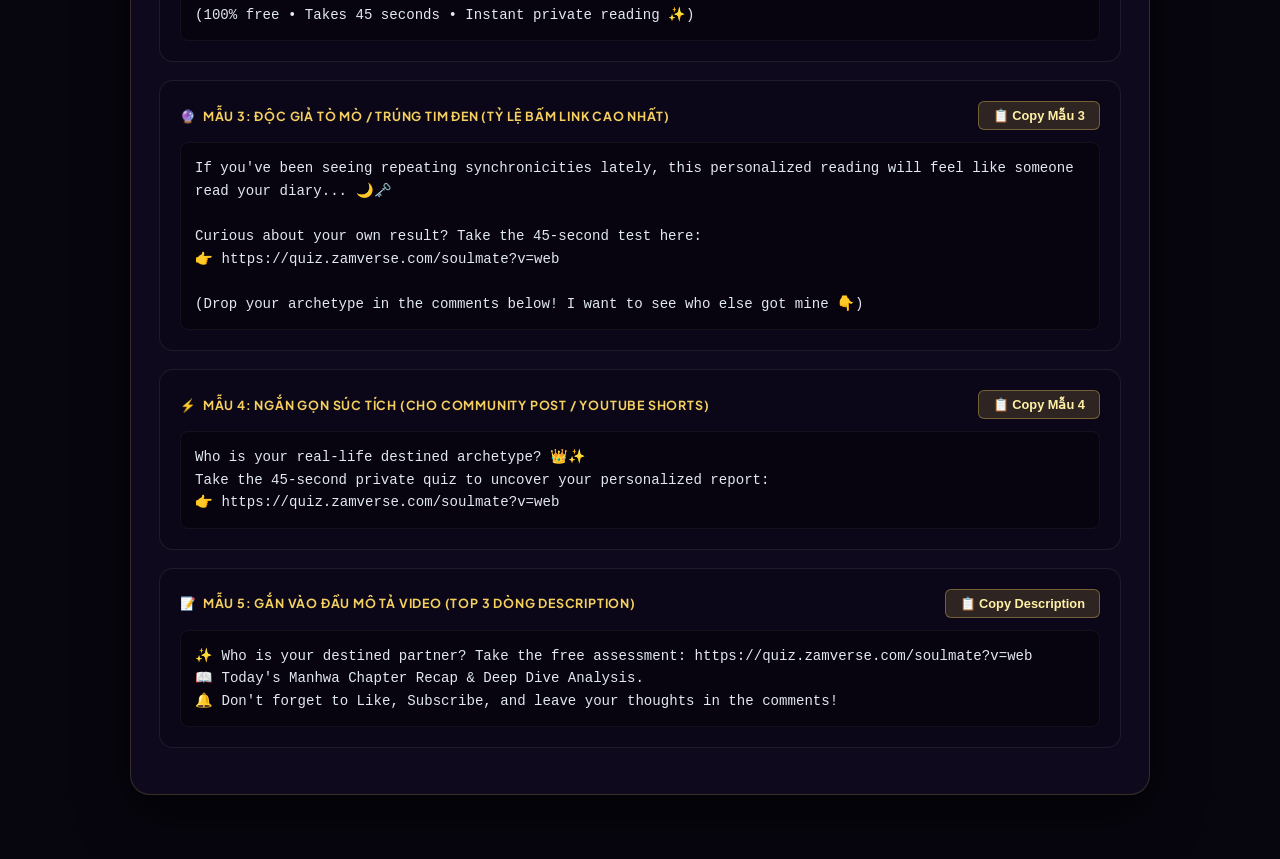
==== commit 4e854e3c: "feat: add optional video script input to master AI prompt generator" ====
--- a/admin.html
+++ b/admin.html
@@ -512,6 +512,20 @@
                 <span>⚡ Cloaked Rút Gọn (/out/...)</span>
               </label>
             </div>
+          <!-- Video Script / Plot Summary Input (Optional) -->
+          <div class="form-group full-width">
+            <label class="form-label" for="scriptInput">
+              <span>📜</span>
+              <span>Kịch Bản / Tóm Tắt Diễn Biến Tập Truyện (Tùy chọn - Giúp AI viết bám sát từng tình tiết)</span>
+            </label>
+            <textarea id="scriptInput" 
+                      class="form-input" 
+                      style="height: 110px; resize: vertical; font-family: var(--font-body); font-size: 0.88rem; line-height: 1.5;"
+                      placeholder="Dán kịch bản, lời thoại hoặc tóm tắt diễn biến tập truyện vào đây (tùy chọn)... AI sẽ đọc nội dung này để trích dẫn chính xác tên nhân vật, phân cảnh cao trào và lời thoại đắt giá vào 20 bài comment!"
+                      oninput="onScriptInputChanged()"></textarea>
+            <div style="font-size: 0.8rem; color: var(--text-muted); margin-top: 4px;">
+              💡 <em>Khi có kịch bản: AI sẽ phân tích các phân cảnh xúc động và tên nhân vật thực tế trong video để sinh ra các bình luận chân thực như fan ruột bình luận, tỷ lệ tương tác và bấm link sẽ tăng vọt!</em>
+            </div>
           </div>
 
         </div>
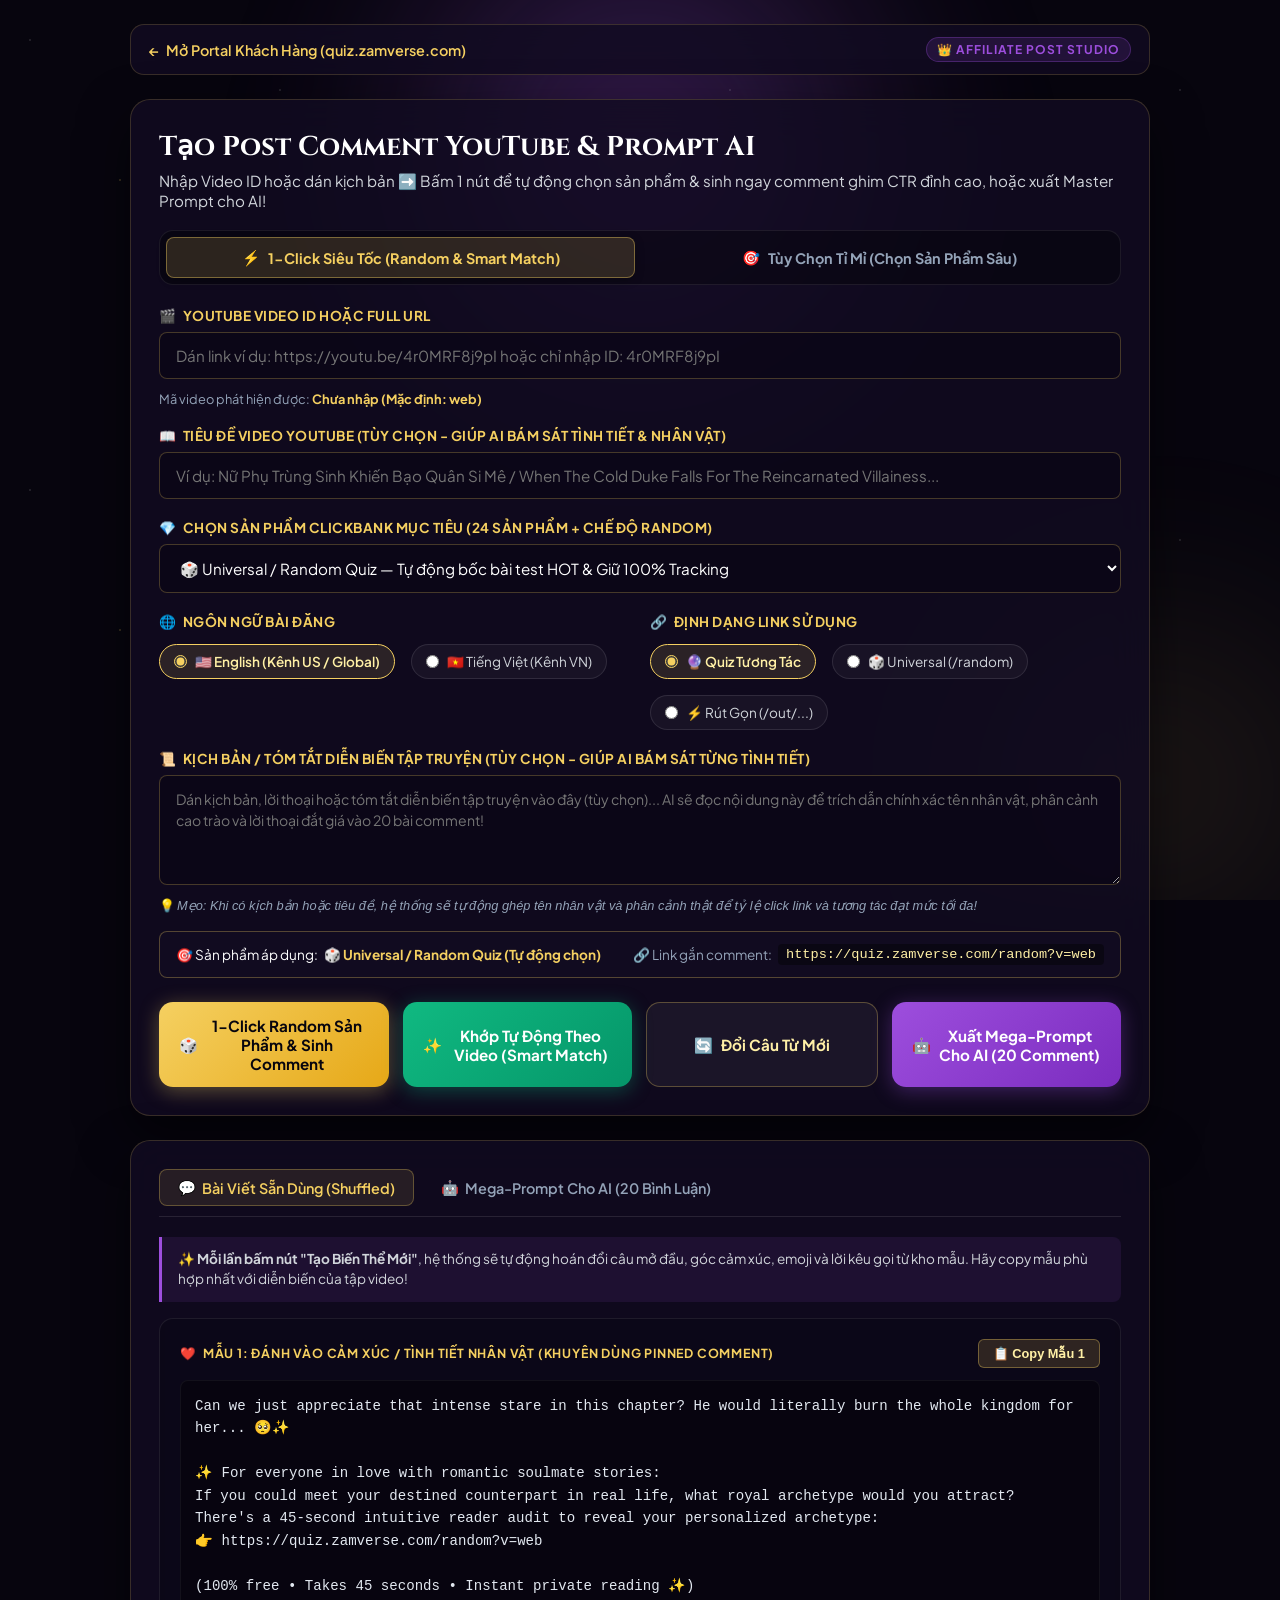
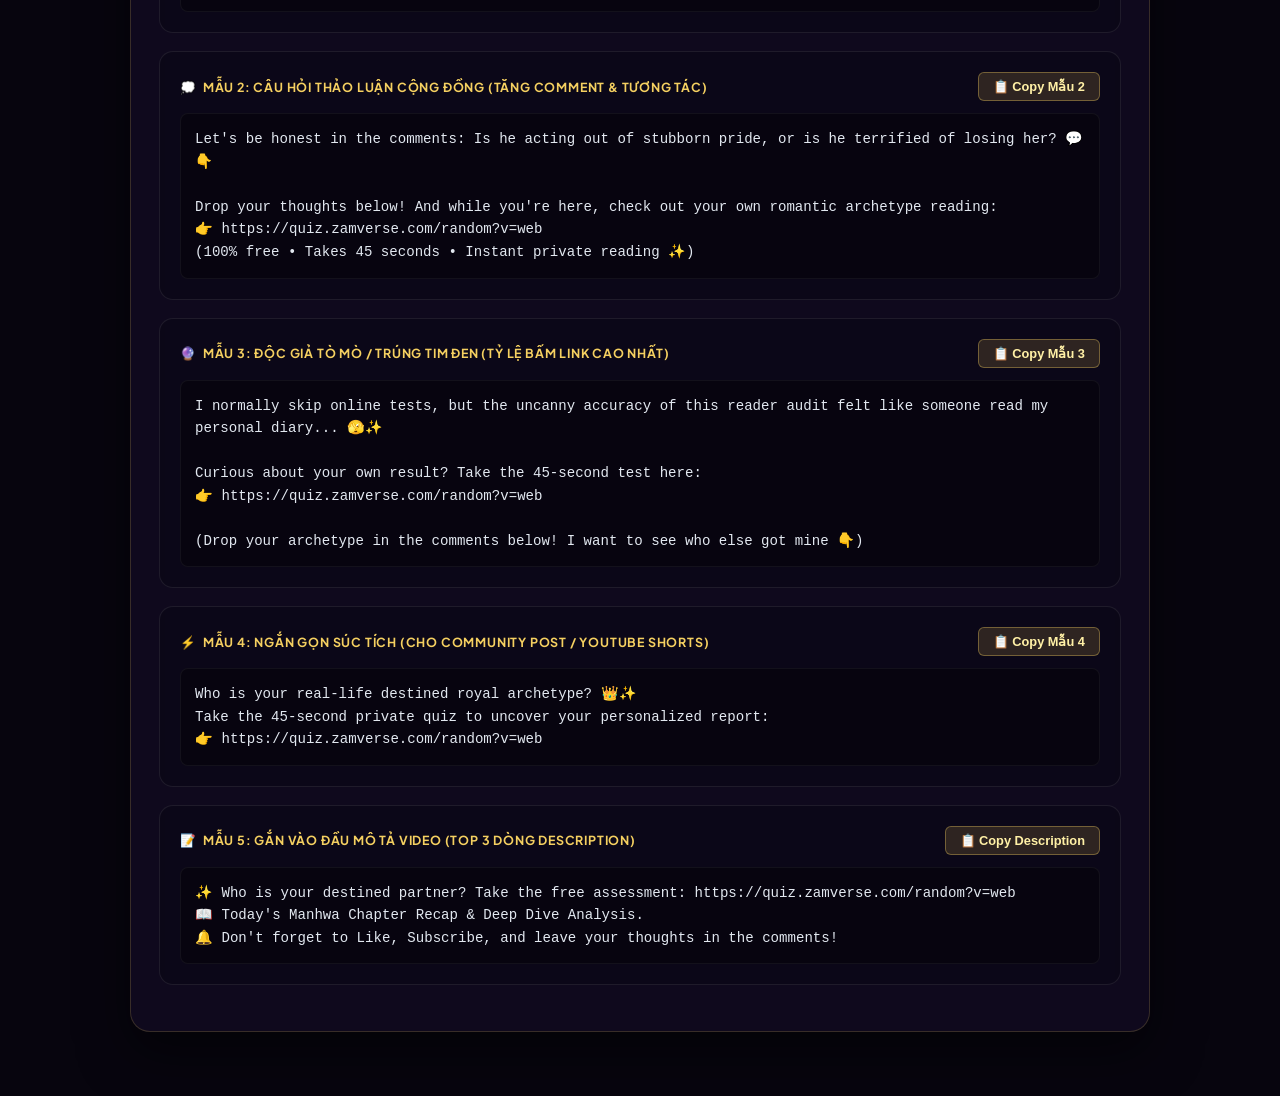
==== commit 8cc8ebd1: "feat(admin): add 1-click randomizer, video title tracking, smart keyword matcher, and JSON-injected " ====
--- a/admin.html
+++ b/admin.html
@@ -224,6 +224,110 @@
     .btn-purple:hover {
       transform: translateY(-2px);
       box-shadow: 0 8px 30px rgba(157, 78, 221, 0.55);
+    }
+
+    .btn-emerald {
+      background: linear-gradient(135deg, #10b981 0%, #059669 100%);
+      color: #ffffff;
+      box-shadow: 0 4px 20px rgba(16, 185, 129, 0.35);
+    }
+
+    .btn-emerald:hover {
+      transform: translateY(-2px);
+      box-shadow: 0 8px 30px rgba(16, 185, 129, 0.55);
+    }
+
+    .btn-outline {
+      background: rgba(255, 255, 255, 0.05);
+      border: 1px solid rgba(245, 208, 97, 0.3);
+      color: var(--accent-gold-light);
+    }
+
+    .btn-outline:hover {
+      background: rgba(245, 208, 97, 0.12);
+      border-color: var(--accent-gold);
+      transform: translateY(-2px);
+    }
+
+    /* Mode Switcher Bar */
+    .mode-switcher-bar {
+      display: flex;
+      gap: 10px;
+      margin-bottom: 22px;
+      padding: 6px;
+      background: rgba(0, 0, 0, 0.3);
+      border: 1px solid rgba(255, 255, 255, 0.08);
+      border-radius: var(--radius-md);
+    }
+
+    .mode-switch-btn {
+      flex: 1;
+      padding: 10px 16px;
+      background: transparent;
+      border: 1px solid transparent;
+      border-radius: var(--radius-sm);
+      color: var(--text-muted);
+      font-family: var(--font-body);
+      font-size: 0.9rem;
+      font-weight: 700;
+      cursor: pointer;
+      display: flex;
+      align-items: center;
+      justify-content: center;
+      gap: 8px;
+      transition: var(--transition-smooth);
+    }
+
+    .mode-switch-btn:hover {
+      color: #fff;
+    }
+
+    .mode-switch-btn.active {
+      background: rgba(245, 208, 97, 0.15);
+      border-color: rgba(245, 208, 97, 0.4);
+      color: var(--accent-gold);
+      box-shadow: 0 2px 10px rgba(0, 0, 0, 0.3);
+    }
+
+    /* Active Status Bar */
+    .active-status-bar {
+      margin-top: 18px;
+      padding: 12px 16px;
+      background: rgba(18, 12, 34, 0.85);
+      border: 1px solid rgba(245, 208, 97, 0.3);
+      border-radius: var(--radius-sm);
+      display: flex;
+      flex-wrap: wrap;
+      justify-content: space-between;
+      align-items: center;
+      gap: 12px;
+      font-size: 0.85rem;
+    }
+
+    .status-badge {
+      display: flex;
+      align-items: center;
+      gap: 6px;
+      color: #fff;
+    }
+
+    .status-badge strong {
+      color: var(--accent-gold);
+    }
+
+    .status-link {
+      display: flex;
+      align-items: center;
+      gap: 6px;
+      color: var(--text-muted);
+    }
+
+    .status-link code {
+      background: rgba(0, 0, 0, 0.4);
+      color: var(--accent-gold-light);
+      padding: 3px 8px;
+      border-radius: 4px;
+      font-family: 'Courier New', Courier, monospace;
     }
 
     /* Output Section */
@@ -407,14 +511,26 @@
 
     <!-- Main Generator Card -->
     <section class="admin-card">
-      <header style="margin-bottom: 24px;">
+      <header style="margin-bottom: 20px;">
         <h1 style="font-family: var(--font-royal); font-size: 1.7rem; color: #fff; margin-bottom: 6px;">
           Tạo Post Comment YouTube & Prompt AI
         </h1>
         <p style="color: var(--text-secondary); font-size: 0.95rem;">
-          Chỉ cần nhập Video ID và chọn sản phẩm ➡️ Hệ thống tự động sinh các biến thể comment ghim độc nhất hoặc xuất Master Prompt cho AI sinh 20 bài.
+          Nhập Video ID hoặc dán kịch bản ➡️ Bấm 1 nút để tự động chọn sản phẩm & sinh ngay comment ghim CTR đỉnh cao, hoặc xuất Master Prompt cho AI!
         </p>
       </header>
+
+      <!-- Mode Switcher -->
+      <div class="mode-switcher-bar">
+        <button type="button" class="mode-switch-btn active" id="modeQuickBtn" onclick="setStudioMode('quick')">
+          <span>⚡</span>
+          <span>1-Click Siêu Tốc (Random & Smart Match)</span>
+        </button>
+        <button type="button" class="mode-switch-btn" id="modeAdvancedBtn" onclick="setStudioMode('advanced')">
+          <span>🎯</span>
+          <span>Tùy Chọn Tỉ Mỉ (Chọn Sản Phẩm Sâu)</span>
+        </button>
+      </div>
 
       <form id="generatorForm" onsubmit="event.preventDefault(); generateOutputs();">
         <div class="form-grid">
@@ -436,15 +552,32 @@
             </div>
           </div>
 
-          <!-- Product Selector -->
+          <!-- Video Title Input (NEW) -->
           <div class="form-group full-width">
+            <label class="form-label" for="titleInput">
+              <span>📖</span>
+              <span>Tiêu Đề Video YouTube (Tùy chọn - Giúp AI bám sát tình tiết & nhân vật)</span>
+            </label>
+            <input type="text" 
+                   id="titleInput" 
+                   class="form-input" 
+                   placeholder="Ví dụ: Nữ Phụ Trùng Sinh Khiến Bạo Quân Si Mê / When The Cold Duke Falls For The Reincarnated Villainess..."
+                   value=""
+                   oninput="onTitleInputChanged(this.value)">
+          </div>
+
+          <!-- Product Selector (Detailed mode or when user wants to manually pick) -->
+          <div class="form-group full-width" id="productSelectGroup">
             <label class="form-label" for="productSelect">
               <span>💎</span>
-              <span>Chọn Sản Phẩm ClickBank Mục Tiêu (24 Sản Phẩm)</span>
+              <span>Chọn Sản Phẩm ClickBank Mục Tiêu (24 Sản Phẩm + Chế độ Random)</span>
             </label>
             <select id="productSelect" class="form-select" onchange="generateOutputs()">
+              <optgroup label="🎲 UNIVERSAL & SMART ROUTE (TỰ ĐỘNG CHỌN)">
+                <option value="random" selected>🎲 Universal / Random Quiz — Tự động bốc bài test HOT & Giữ 100% Tracking</option>
+              </optgroup>
               <optgroup label="💖 NHÓM 1: ROMANCE, DATING & TÂM LÝ PHÁI MẠNH">
-                <option value="soulmate" selected>✨ Soulmate Sketch (tinapsc) — Bản vẽ Người yêu định mệnh / Duke of the North</option>
+                <option value="soulmate">✨ Soulmate Sketch (tinapsc) — Bản vẽ Người yêu định mệnh / Duke of the North</option>
                 <option value="love-secret">👑 His Secret Obsession (hissecret) — Bản năng người hùng (Hero Instinct)</option>
                 <option value="devotion">💌 The Devotion System (amynorth) — Nghệ thuật nhắn tin (Text Chemistry)</option>
                 <option value="ex-factor">💔 The Ex Factor Guide (brbrowning) — Kịch bản hàn gắn người yêu cũ</option>
@@ -505,18 +638,24 @@
             <div class="options-row">
               <label class="radio-pill active" id="modeQuizLabel">
                 <input type="radio" name="linkMode" value="quiz" checked onchange="toggleLinkMode('quiz')">
-                <span>🔮 Quiz Tương Tác (Khuyên dùng)</span>
+                <span>🔮 Quiz Tương Tác</span>
+              </label>
+              <label class="radio-pill" id="modeRandomLabel">
+                <input type="radio" name="linkMode" value="random" onchange="toggleLinkMode('random')">
+                <span>🎲 Universal (/random)</span>
               </label>
               <label class="radio-pill" id="modeDirectLabel">
                 <input type="radio" name="linkMode" value="direct" onchange="toggleLinkMode('direct')">
-                <span>⚡ Cloaked Rút Gọn (/out/...)</span>
+                <span>⚡ Rút Gọn (/out/...)</span>
               </label>
             </div>
+          </div>
+
           <!-- Video Script / Plot Summary Input (Optional) -->
           <div class="form-group full-width">
             <label class="form-label" for="scriptInput">
               <span>📜</span>
-              <span>Kịch Bản / Tóm Tắt Diễn Biến Tập Truyện (Tùy chọn - Giúp AI viết bám sát từng tình tiết)</span>
+              <span>Kịch Bản / Tóm Tắt Diễn Biến Tập Truyện (Tùy chọn - Giúp AI bám sát từng tình tiết)</span>
             </label>
             <textarea id="scriptInput" 
                       class="form-input" 
@@ -524,21 +663,41 @@
                       placeholder="Dán kịch bản, lời thoại hoặc tóm tắt diễn biến tập truyện vào đây (tùy chọn)... AI sẽ đọc nội dung này để trích dẫn chính xác tên nhân vật, phân cảnh cao trào và lời thoại đắt giá vào 20 bài comment!"
                       oninput="onScriptInputChanged()"></textarea>
             <div style="font-size: 0.8rem; color: var(--text-muted); margin-top: 4px;">
-              💡 <em>Khi có kịch bản: AI sẽ phân tích các phân cảnh xúc động và tên nhân vật thực tế trong video để sinh ra các bình luận chân thực như fan ruột bình luận, tỷ lệ tương tác và bấm link sẽ tăng vọt!</em>
+              💡 <em>Mẹo: Khi có kịch bản hoặc tiêu đề, hệ thống sẽ tự động ghép tên nhân vật và phân cảnh thật để tỷ lệ click link và tương tác đạt mức tối đa!</em>
             </div>
           </div>
 
+        </div>
+
+        <!-- Active Status Summary Bar -->
+        <div class="active-status-bar" id="activeStatusBar">
+          <div class="status-badge">
+            <span>🎯 Sản phẩm áp dụng:</span>
+            <strong id="statusProdName">Universal / Random Quiz</strong>
+          </div>
+          <div class="status-link">
+            <span>🔗 Link gắn comment:</span>
+            <code id="statusLinkUrl">https://quiz.zamverse.com/random?v=web</code>
+          </div>
         </div>
 
         <!-- Buttons Row -->
         <div class="action-btn-row">
-          <button type="button" class="admin-btn btn-gold" onclick="randomizeVariants()">
+          <button type="button" class="admin-btn btn-gold" onclick="randomizeProductAndGenerate()">
             <span>🎲</span>
-            <span>Tạo Biến Thể Mới (Randomize)</span>
+            <span>1-Click Random Sản Phẩm & Sinh Comment</span>
+          </button>
+          <button type="button" class="admin-btn btn-emerald" onclick="smartMatchAndGenerate()">
+            <span>✨</span>
+            <span>Khớp Tự Động Theo Video (Smart Match)</span>
+          </button>
+          <button type="button" class="admin-btn btn-outline" onclick="randomizeVariants()">
+            <span>🔄</span>
+            <span>Đổi Câu Từ Mới</span>
           </button>
           <button type="button" class="admin-btn btn-purple" onclick="switchToAiTab()">
             <span>🤖</span>
-            <span>Sinh Mega-Prompt Cho AI (20 Comment)</span>
+            <span>Xuất Mega-Prompt Cho AI (20 Comment)</span>
           </button>
         </div>
       </form>
--- a/style.css
+++ b/style.css
@@ -628,22 +628,236 @@
    PORTAL / DIRECTORY VIEW (FOR ROOT HOMEPAGE VISITORS)
    ========================================================================== */
 
+.quiz-container.portal-expanded {
+  max-width: 980px;
+}
+
 .portal-view {
   animation: fadeIn 0.4s ease-out;
 }
 
+/* Category Filter Tabs */
+.portal-tabs-container {
+  margin-bottom: 20px;
+}
+
+.portal-tabs {
+  display: flex;
+  flex-wrap: wrap;
+  gap: 8px 10px;
+  align-items: center;
+}
+
+.portal-tab-pill {
+  padding: 8px 16px;
+  background: rgba(255, 255, 255, 0.04);
+  border: 1px solid rgba(255, 255, 255, 0.1);
+  border-radius: 24px;
+  color: var(--text-secondary);
+  font-family: var(--font-body);
+  font-size: 13px;
+  font-weight: 600;
+  cursor: pointer;
+  white-space: nowrap;
+  display: flex;
+  align-items: center;
+  gap: 6px;
+  transition: var(--transition-smooth);
+}
+
+.portal-tab-pill:hover {
+  border-color: var(--accent-gold);
+  color: #fff;
+  background: rgba(245, 208, 97, 0.06);
+}
+
+.portal-tab-pill.active {
+  background: linear-gradient(135deg, rgba(245, 208, 97, 0.2) 0%, rgba(245, 208, 97, 0.08) 100%);
+  border-color: var(--accent-gold);
+  color: var(--accent-gold-light);
+  box-shadow: 0 4px 16px rgba(245, 208, 97, 0.15);
+}
+
+.tab-count {
+  font-size: 11px;
+  background: rgba(255, 255, 255, 0.1);
+  padding: 2px 7px;
+  border-radius: 12px;
+  color: var(--text-muted);
+}
+
+.portal-tab-pill.active .tab-count {
+  background: rgba(245, 208, 97, 0.25);
+  color: var(--accent-gold);
+}
+
+/* Search Bar */
+.portal-search-wrapper {
+  position: relative;
+  margin-bottom: 22px;
+}
+
+.portal-search-input {
+  width: 100%;
+  padding: 13px 44px 13px 44px;
+  background: rgba(10, 7, 22, 0.7);
+  border: 1px solid rgba(245, 208, 97, 0.22);
+  border-radius: var(--radius-md);
+  color: #ffffff;
+  font-family: var(--font-body);
+  font-size: 14px;
+  outline: none;
+  transition: var(--transition-smooth);
+}
+
+.portal-search-input:focus {
+  border-color: var(--accent-gold);
+  box-shadow: 0 0 20px var(--accent-gold-glow);
+  background: rgba(18, 12, 34, 0.95);
+}
+
+.search-icon-left {
+  position: absolute;
+  left: 16px;
+  top: 50%;
+  transform: translateY(-50%);
+  font-size: 16px;
+  color: var(--text-muted);
+  pointer-events: none;
+}
+
+.search-clear-btn {
+  position: absolute;
+  right: 14px;
+  top: 50%;
+  transform: translateY(-50%);
+  background: none;
+  border: none;
+  color: var(--text-muted);
+  cursor: pointer;
+  font-size: 14px;
+  display: none;
+  padding: 4px;
+}
+
+.search-clear-btn:hover {
+  color: #fff;
+}
+
+/* Featured Hero Card (Spotlight) */
+.portal-hero-banner {
+  background: linear-gradient(135deg, rgba(30, 20, 55, 0.9) 0%, rgba(18, 12, 34, 0.95) 100%);
+  border: 1px solid rgba(245, 208, 97, 0.4);
+  border-radius: var(--radius-lg);
+  padding: 26px 24px;
+  margin-bottom: 24px;
+  position: relative;
+  overflow: hidden;
+  box-shadow: 0 16px 40px rgba(0, 0, 0, 0.6), inset 0 1px 0 rgba(245, 208, 97, 0.3);
+  display: grid;
+  grid-template-columns: 1fr auto;
+  gap: 20px;
+  align-items: center;
+  cursor: pointer;
+  transition: var(--transition-smooth);
+}
+
+.portal-hero-banner:hover {
+  transform: translateY(-3px);
+  border-color: var(--accent-gold);
+  box-shadow: 0 20px 50px rgba(245, 208, 97, 0.25);
+}
+
+.hero-content {
+  z-index: 1;
+}
+
+.hero-crown-badge {
+  display: inline-flex;
+  align-items: center;
+  gap: 6px;
+  font-size: 11px;
+  font-weight: 800;
+  text-transform: uppercase;
+  letter-spacing: 1px;
+  color: var(--accent-gold);
+  background: rgba(245, 208, 97, 0.15);
+  border: 1px solid rgba(245, 208, 97, 0.3);
+  padding: 4px 10px;
+  border-radius: 20px;
+  margin-bottom: 10px;
+}
+
+.hero-title {
+  font-family: var(--font-royal);
+  font-size: 22px;
+  font-weight: 800;
+  color: #ffffff;
+  line-height: 1.3;
+  margin-bottom: 8px;
+}
+
+.hero-sub {
+  font-size: 13px;
+  color: var(--text-secondary);
+  line-height: 1.5;
+  margin-bottom: 14px;
+  max-width: 600px;
+}
+
+.hero-meta {
+  display: flex;
+  align-items: center;
+  gap: 16px;
+  font-size: 12px;
+  color: var(--text-muted);
+}
+
+.hero-meta span {
+  display: flex;
+  align-items: center;
+  gap: 4px;
+}
+
+.hero-cta-btn {
+  padding: 14px 24px;
+  background: linear-gradient(135deg, #f5d061 0%, #e6a817 100%);
+  color: #07050e;
+  border-radius: var(--radius-md);
+  font-family: var(--font-body);
+  font-size: 14px;
+  font-weight: 800;
+  display: flex;
+  align-items: center;
+  gap: 8px;
+  white-space: nowrap;
+  box-shadow: 0 4px 20px rgba(245, 208, 97, 0.4);
+  transition: var(--transition-smooth);
+}
+
+.portal-hero-banner:hover .hero-cta-btn {
+  transform: scale(1.04);
+  box-shadow: 0 8px 30px rgba(245, 208, 97, 0.6);
+}
+
+/* Grid Layout */
 .portal-grid {
   display: grid;
   grid-template-columns: repeat(2, 1fr);
-  gap: 14px;
-  margin-top: 8px;
+  gap: 16px;
+}
+
+@media (min-width: 860px) {
+  .portal-grid {
+    grid-template-columns: repeat(2, 1fr);
+  }
 }
 
 .portal-card {
-  background: rgba(255, 255, 255, 0.03);
-  border: 1px solid rgba(255, 255, 255, 0.1);
+  background: rgba(18, 12, 34, 0.65);
+  border: 1px solid rgba(255, 255, 255, 0.08);
   border-radius: var(--radius-lg);
-  padding: 22px 18px;
+  padding: 22px 20px;
   cursor: pointer;
   transition: var(--transition-smooth);
   display: flex;
@@ -651,32 +865,67 @@
   justify-content: space-between;
   text-decoration: none;
   color: inherit;
+  position: relative;
+  overflow: hidden;
+}
+
+.portal-card::before {
+  content: '';
+  position: absolute;
+  top: 0;
+  left: 0;
+  width: 100%;
+  height: 3px;
+  background: transparent;
+  transition: var(--transition-smooth);
 }
 
 .portal-card:hover {
-  background: rgba(245, 208, 97, 0.06);
+  background: rgba(24, 16, 44, 0.9);
   border-color: var(--card-hover-border);
   transform: translateY(-4px);
-  box-shadow: 0 12px 30px rgba(0, 0, 0, 0.5);
-}
-
-.portal-card-icon {
-  font-size: 32px;
+  box-shadow: 0 16px 36px rgba(0, 0, 0, 0.55), 0 0 20px rgba(245, 208, 97, 0.1);
+}
+
+.portal-card:hover::before {
+  background: linear-gradient(90deg, var(--accent-purple) 0%, var(--accent-gold) 100%);
+}
+
+.portal-card-top {
+  display: flex;
+  justify-content: space-between;
+  align-items: center;
   margin-bottom: 12px;
 }
 
-.portal-card-tag {
-  font-size: 10px;
-  font-weight: 700;
-  color: var(--accent-gold);
-  text-transform: uppercase;
-  letter-spacing: 0.5px;
-  margin-bottom: 6px;
+.portal-card-badge {
+  font-size: 11px;
+  font-weight: 700;
+  color: var(--accent-gold);
+  background: rgba(245, 208, 97, 0.1);
+  border: 1px solid rgba(245, 208, 97, 0.2);
+  padding: 3px 9px;
+  border-radius: 12px;
+  display: flex;
+  align-items: center;
+  gap: 5px;
+}
+
+.portal-card-time {
+  font-size: 11px;
+  color: var(--text-muted);
+  display: flex;
+  align-items: center;
+  gap: 4px;
+}
+
+.portal-card-main {
+  margin-bottom: 16px;
 }
 
 .portal-card-title {
   font-family: var(--font-royal);
-  font-size: 16px;
+  font-size: 17px;
   font-weight: 700;
   line-height: 1.35;
   color: #fff;
@@ -684,24 +933,87 @@
 }
 
 .portal-card-sub {
-  font-size: 12px;
-  color: var(--text-muted);
-  line-height: 1.4;
-  margin-bottom: 14px;
+  font-size: 12.5px;
+  color: var(--text-secondary);
+  line-height: 1.45;
+}
+
+.portal-card-footer {
+  display: flex;
+  justify-content: space-between;
+  align-items: center;
+  padding-top: 14px;
+  border-top: 1px solid rgba(255, 255, 255, 0.06);
+}
+
+.portal-card-rating {
+  font-size: 11.5px;
+  color: var(--text-muted);
+  display: flex;
+  align-items: center;
+  gap: 4px;
 }
 
 .portal-card-cta {
-  font-size: 12px;
+  font-size: 12.5px;
   font-weight: 700;
   color: var(--accent-gold);
   display: flex;
   align-items: center;
   gap: 4px;
+  transition: var(--transition-smooth);
+}
+
+.portal-card:hover .portal-card-cta {
+  color: var(--accent-gold-light);
+  transform: translateX(3px);
+}
+
+/* Empty State */
+.portal-empty {
+  text-align: center;
+  padding: 40px 20px;
+  color: var(--text-muted);
+  grid-column: 1 / -1;
+}
+
+.portal-empty-icon {
+  font-size: 40px;
+  margin-bottom: 12px;
+}
+
+/* Back Nav Bar when Quiz is Active */
+.back-nav-bar {
+  display: flex;
+  align-items: center;
+  justify-content: space-between;
+  margin-bottom: 18px;
+  padding: 8px 14px;
+  background: rgba(255, 255, 255, 0.03);
+  border: 1px solid rgba(255, 255, 255, 0.08);
+  border-radius: var(--radius-sm);
+}
+
+.back-portal-link {
+  color: var(--accent-gold);
+  text-decoration: none;
+  font-size: 12.5px;
+  font-weight: 700;
+  display: flex;
+  align-items: center;
+  gap: 6px;
+  cursor: pointer;
+  transition: var(--transition-smooth);
+}
+
+.back-portal-link:hover {
+  color: var(--accent-gold-light);
+  transform: translateX(-3px);
 }
 
 /* Legal Footer */
 .legal-footer {
-  margin-top: 28px;
+  margin-top: 32px;
   font-size: 11px;
   color: rgba(255, 255, 255, 0.35);
   text-align: center;
@@ -715,9 +1027,22 @@
 }
 
 /* Mobile Adjustments */
+@media (max-width: 768px) {
+  .portal-hero-banner {
+    grid-template-columns: 1fr;
+    gap: 16px;
+  }
+  .hero-cta-btn {
+    width: 100%;
+    justify-content: center;
+  }
+}
+
 @media (max-width: 540px) {
-  body { padding: 16px 12px; }
-  .quiz-card { padding: 22px 18px; }
+  body { padding: 14px 10px; }
+  .quiz-card { padding: 20px 14px; }
+  .portal-grid { grid-template-columns: 1fr; gap: 12px; }
   .trait-grid { grid-template-columns: 1fr; gap: 8px; }
-  .portal-grid { grid-template-columns: 1fr; gap: 12px; }
-}
+  .hero-title { font-size: 18px; }
+  .portal-card-title { font-size: 16px; }
+}
